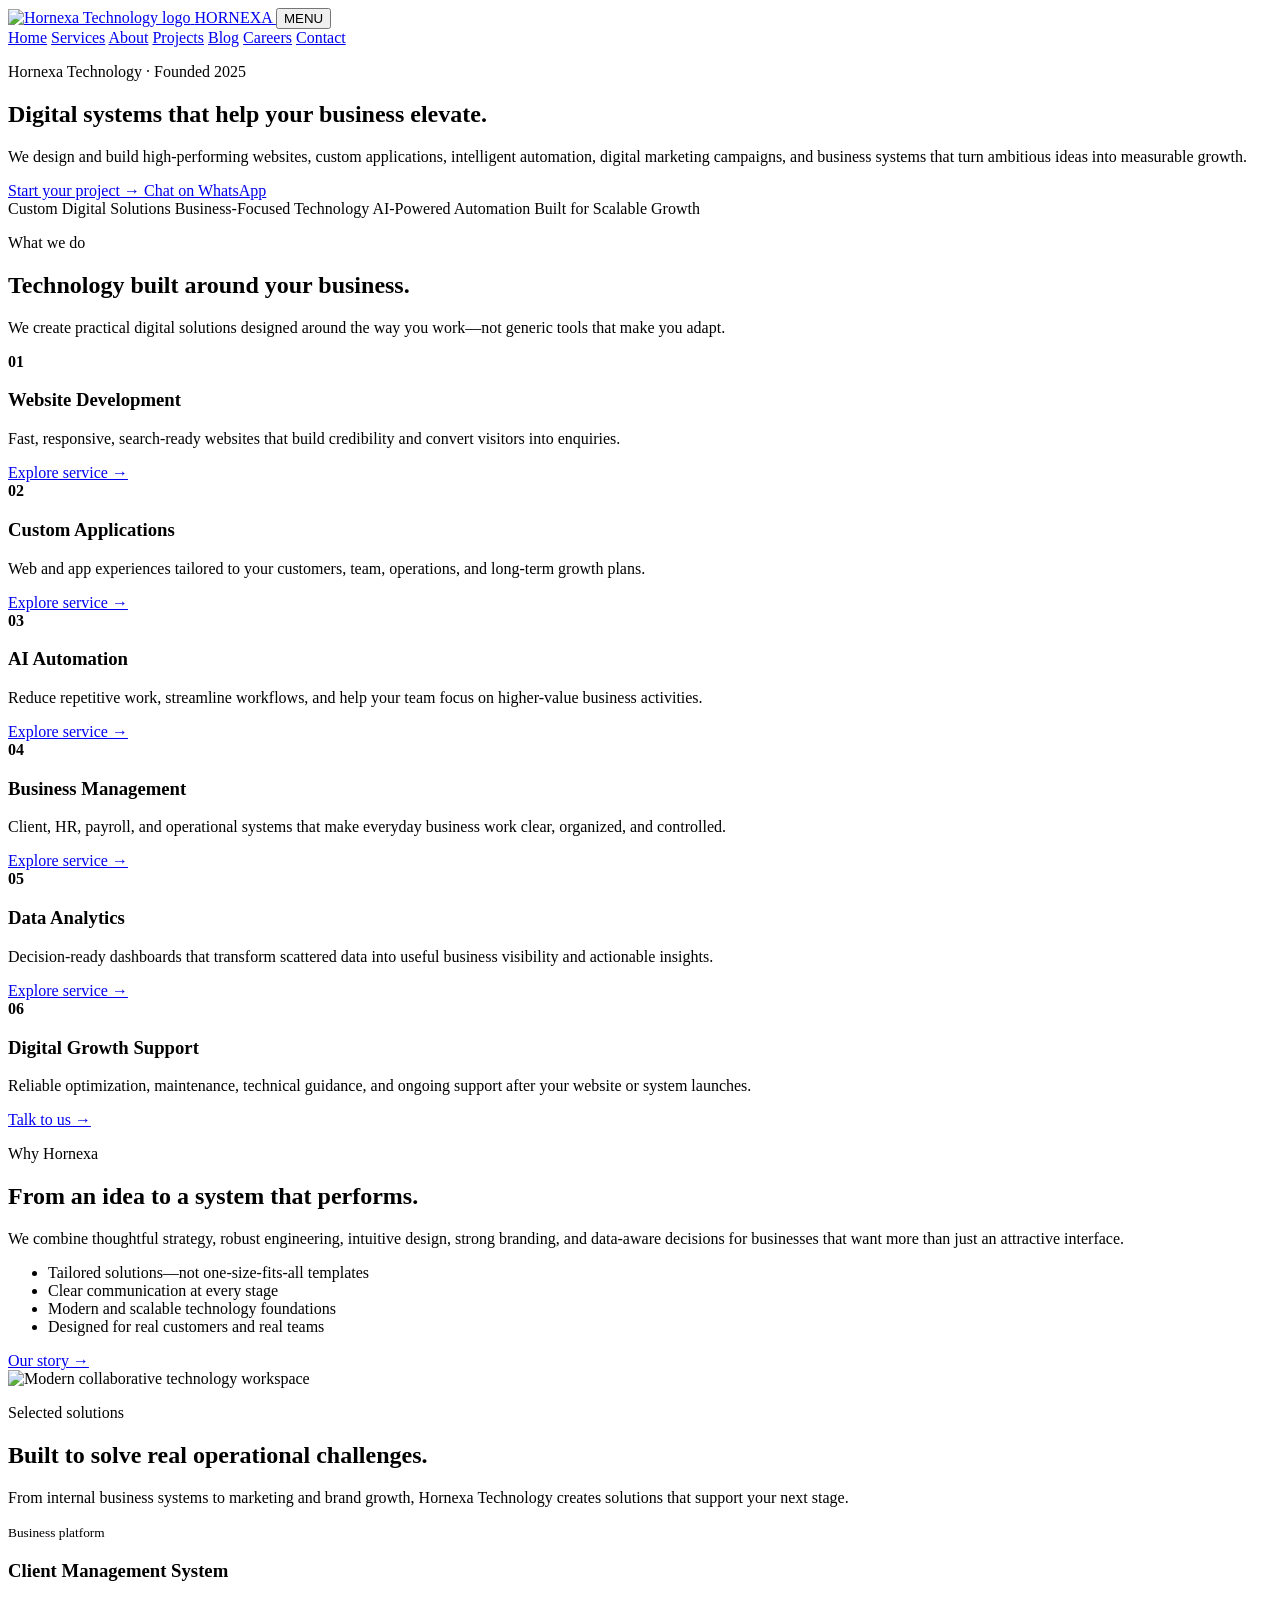
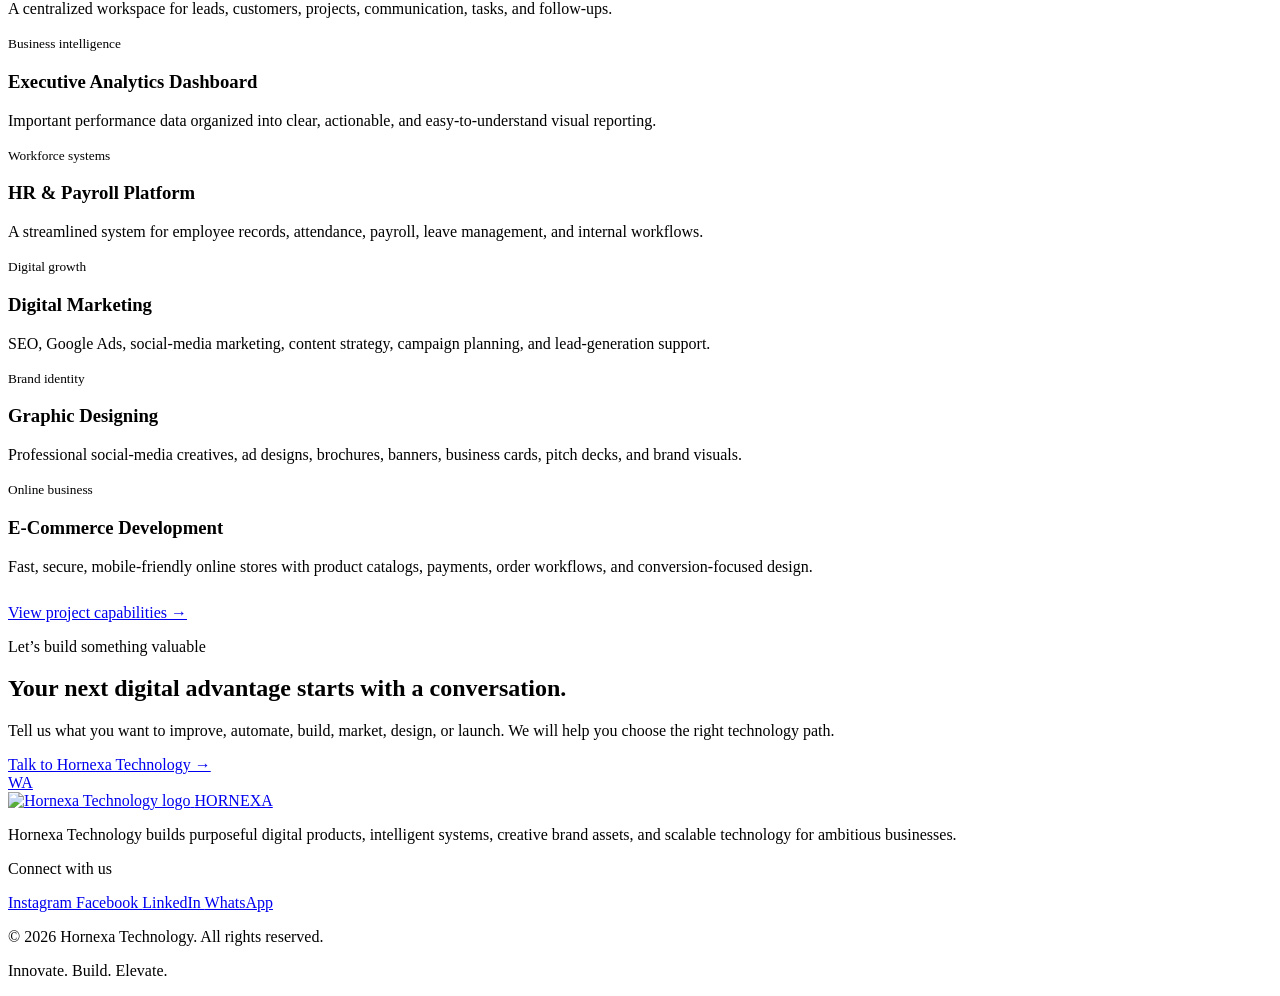
==== index.html @ f3ad51ba "Add files via upload" ====
<!doctype html>
<html lang="en">
<head>
  <meta charset="utf-8">
  <meta name="viewport" content="width=device-width, initial-scale=1">

  <title>Hornexa Technology | Custom Websites, Apps, AI Automation & Business Systems</title>

  <meta
    name="description"
    content="Hornexa Technology develops custom websites, apps, client management systems, analytics dashboards, HR and payroll platforms, digital marketing, graphic designing, e-commerce stores, and AI automation solutions in Ghaziabad."
  >

  <meta name="robots" content="index,follow">
  <link rel="canonical" href="https://hornexa.github.io/">

  <meta property="og:type" content="website">
  <meta property="og:title" content="Hornexa Technology | Innovate. Build. Elevate.">
  <meta
    property="og:description"
    content="Custom websites, applications, AI automation, digital marketing, graphic designing, dashboards, and business systems by Hornexa Technology."
  >
  <meta property="og:url" content="https://hornexa.github.io/">
  <meta property="og:image" content="https://hornexa.github.io/assets/hornexa-logo.jpeg">

  <link rel="icon" href="assets/hornexa-logo.jpeg">
  <link rel="stylesheet" href="assets/styles.css">

  <script type="application/ld+json">
  {
    "@context": "https://schema.org",
    "@type": "ProfessionalService",
    "name": "Hornexa Technology",
    "url": "https://hornexa.github.io/",
    "logo": "https://hornexa.github.io/assets/hornexa-logo.jpeg",
    "image": "https://hornexa.github.io/assets/hornexa-logo.jpeg",
    "description": "Hornexa Technology develops custom websites, applications, business systems, analytics dashboards, digital marketing solutions, graphic designs, e-commerce platforms, HR and payroll systems, and AI automation.",
    "email": "hornexatechnology@gmail.com",
    "telephone": "+919984496902",
    "foundingDate": "2025",
    "address": {
      "@type": "PostalAddress",
      "streetAddress": "Hari Nagar, Ghukna, Mariyam Nagar",
      "addressLocality": "Ghaziabad",
      "addressRegion": "Uttar Pradesh",
      "postalCode": "201002",
      "addressCountry": "IN"
    },
    "sameAs": [
      "https://www.instagram.com/hornexa_technology?stkn=bXdwNWZuYmhuOWE5",
      "https://www.facebook.com/share/18qx1uwbDj/",
      "https://www.linkedin.com/company/hornexa-technology/"
    ]
  }
  </script>
</head>

<body>

  <header class="header">
    <div class="container nav">

      <a class="brand" href="index.html" aria-label="Hornexa Technology Home">
        <img src="assets/hornexa-logo.jpeg" alt="Hornexa Technology logo">
        <span>HORNEXA</span>
      </a>

      <button
        class="menu"
        aria-label="Open navigation menu"
        aria-expanded="false"
      >
        MENU
      </button>

      <nav class="links">
        <a href="index.html">Home</a>
        <a href="services.html">Services</a>
        <a href="about.html">About</a>
        <a href="projects.html">Projects</a>
        <a href="blog.html">Blog</a>
        <a href="careers.html">Careers</a>
        <a href="contact.html">Contact</a>
      </nav>

    </div>
  </header>

  <main>

    <section class="hero">
      <div class="container hero-inner">

        <p class="eyebrow">Hornexa Technology · Founded 2025</p>

        <h1>
          Digital systems that help your business
          <span class="gold">elevate.</span>
        </h1>

        <p>
          We design and build high-performing websites, custom applications,
          intelligent automation, digital marketing campaigns, and business
          systems that turn ambitious ideas into measurable growth.
        </p>

        <div class="actions">
          <a class="btn" href="contact.html">
            Start your project →
          </a>

          <a
            class="btn outline"
            href="https://wa.me/919984496902"
            target="_blank"
            rel="noopener"
          >
            Chat on WhatsApp
          </a>
        </div>

      </div>
    </section>

    <section class="strip">
      <div class="container">
        <span>Custom Digital Solutions</span>
        <span>Business-Focused Technology</span>
        <span>AI-Powered Automation</span>
        <span>Built for Scalable Growth</span>
      </div>
    </section>

    <section class="section">
      <div class="container">

        <div class="heading">
          <p class="eyebrow">What we do</p>

          <h2>Technology built around your business.</h2>

          <p>
            We create practical digital solutions designed around the way
            you work—not generic tools that make you adapt.
          </p>
        </div>

        <div class="grid services">

          <article class="card">
            <b class="num">01</b>
            <h3>Website Development</h3>
            <p>
              Fast, responsive, search-ready websites that build credibility
              and convert visitors into enquiries.
            </p>
            <a class="arrow" href="services.html">Explore service →</a>
          </article>

          <article class="card">
            <b class="num">02</b>
            <h3>Custom Applications</h3>
            <p>
              Web and app experiences tailored to your customers, team,
              operations, and long-term growth plans.
            </p>
            <a class="arrow" href="services.html">Explore service →</a>
          </article>

          <article class="card">
            <b class="num">03</b>
            <h3>AI Automation</h3>
            <p>
              Reduce repetitive work, streamline workflows, and help your
              team focus on higher-value business activities.
            </p>
            <a class="arrow" href="services.html">Explore service →</a>
          </article>

          <article class="card">
            <b class="num">04</b>
            <h3>Business Management</h3>
            <p>
              Client, HR, payroll, and operational systems that make everyday
              business work clear, organized, and controlled.
            </p>
            <a class="arrow" href="services.html">Explore service →</a>
          </article>

          <article class="card">
            <b class="num">05</b>
            <h3>Data Analytics</h3>
            <p>
              Decision-ready dashboards that transform scattered data into
              useful business visibility and actionable insights.
            </p>
            <a class="arrow" href="services.html">Explore service →</a>
          </article>

          <article class="card">
            <b class="num">06</b>
            <h3>Digital Growth Support</h3>
            <p>
              Reliable optimization, maintenance, technical guidance, and
              ongoing support after your website or system launches.
            </p>
            <a class="arrow" href="contact.html">Talk to us →</a>
          </article>

        </div>
      </div>
    </section>

    <section class="section alt">
      <div class="container two">

        <div>
          <p class="eyebrow">Why Hornexa</p>

          <h2>From an idea to a system that performs.</h2>

          <p>
            We combine thoughtful strategy, robust engineering, intuitive
            design, strong branding, and data-aware decisions for businesses
            that want more than just an attractive interface.
          </p>

          <ul class="list">
            <li>Tailored solutions—not one-size-fits-all templates</li>
            <li>Clear communication at every stage</li>
            <li>Modern and scalable technology foundations</li>
            <li>Designed for real customers and real teams</li>
          </ul>

          <a class="btn outline" href="about.html">
            Our story →
          </a>
        </div>

        <div class="image-box">
          <img
            src="https://images.unsplash.com/photo-1497366811353-6870744d04b2?auto=format&fit=crop&w=1100&q=85"
            alt="Modern collaborative technology workspace"
          >
        </div>

      </div>
    </section>

    <section class="section">
      <div class="container">

        <div class="heading">
          <p class="eyebrow">Selected solutions</p>

          <h2>Built to solve real operational challenges.</h2>

          <p>
            From internal business systems to marketing and brand growth,
            Hornexa Technology creates solutions that support your next stage.
          </p>
        </div>

        <div class="grid projects">

          <article class="project">
            <small>Business platform</small>
            <h3>Client Management System</h3>
            <p>
              A centralized workspace for leads, customers, projects,
              communication, tasks, and follow-ups.
            </p>
          </article>

          <article class="project">
            <small>Business intelligence</small>
            <h3>Executive Analytics Dashboard</h3>
            <p>
              Important performance data organized into clear, actionable,
              and easy-to-understand visual reporting.
            </p>
          </article>

          <article class="project">
            <small>Workforce systems</small>
            <h3>HR &amp; Payroll Platform</h3>
            <p>
              A streamlined system for employee records, attendance, payroll,
              leave management, and internal workflows.
            </p>
          </article>

          <article class="project">
            <small>Digital growth</small>
            <h3>Digital Marketing</h3>
            <p>
              SEO, Google Ads, social-media marketing, content strategy,
              campaign planning, and lead-generation support.
            </p>
          </article>

          <article class="project">
            <small>Brand identity</small>
            <h3>Graphic Designing</h3>
            <p>
              Professional social-media creatives, ad designs, brochures,
              banners, business cards, pitch decks, and brand visuals.
            </p>
          </article>

          <article class="project">
            <small>Online business</small>
            <h3>E-Commerce Development</h3>
            <p>
              Fast, secure, mobile-friendly online stores with product
              catalogs, payments, order workflows, and conversion-focused design.
            </p>
          </article>

        </div>

        <p style="margin-top: 28px;">
          <a class="btn outline" href="projects.html">
            View project capabilities →
          </a>
        </p>

      </div>
    </section>

    <section class="cta">
      <div class="container">

        <p class="eyebrow">Let’s build something valuable</p>

        <h2>Your next digital advantage starts with a conversation.</h2>

        <p>
          Tell us what you want to improve, automate, build, market, design,
          or launch. We will help you choose the right technology path.
        </p>

        <a class="btn" href="contact.html">
          Talk to Hornexa Technology →
        </a>

      </div>
    </section>

  </main>

  <a
    class="wa"
    href="https://wa.me/919984496902"
    target="_blank"
    rel="noopener"
    aria-label="Chat with Hornexa Technology on WhatsApp"
  >
    WA
  </a>

  <footer class="footer">
    <div class="container">

      <div class="foot-top">

        <div>
          <a class="brand" href="index.html">
            <img src="assets/hornexa-logo.jpeg" alt="Hornexa Technology logo">
            <span>HORNEXA</span>
          </a>

          <p>
            Hornexa Technology builds purposeful digital products, intelligent
            systems, creative brand assets, and scalable technology for
            ambitious businesses.
          </p>
        </div>

        <div>
          <p class="eyebrow">Connect with us</p>

          <div class="social">
            <a
              href="https://www.instagram.com/hornexa_technology?stkn=bXdwNWZuYmhuOWE5"
              target="_blank"
              rel="noopener"
            >
              Instagram
            </a>

            <a
              href="https://www.facebook.com/share/18qx1uwbDj/"
              target="_blank"
              rel="noopener"
            >
              Facebook
            </a>

            <a
              href="https://www.linkedin.com/company/hornexa-technology/"
              target="_blank"
              rel="noopener"
            >
              LinkedIn
            </a>

            <a
              href="https://wa.me/919984496902"
              target="_blank"
              rel="noopener"
            >
              WhatsApp
            </a>
          </div>
        </div>

      </div>

      <div class="foot-bottom">
        <p>© 2026 Hornexa Technology. All rights reserved.</p>
        <p>Innovate. Build. Elevate.</p>
      </div>

    </div>
  </footer>

  <script src="assets/script.js"></script>

</body>
</html>
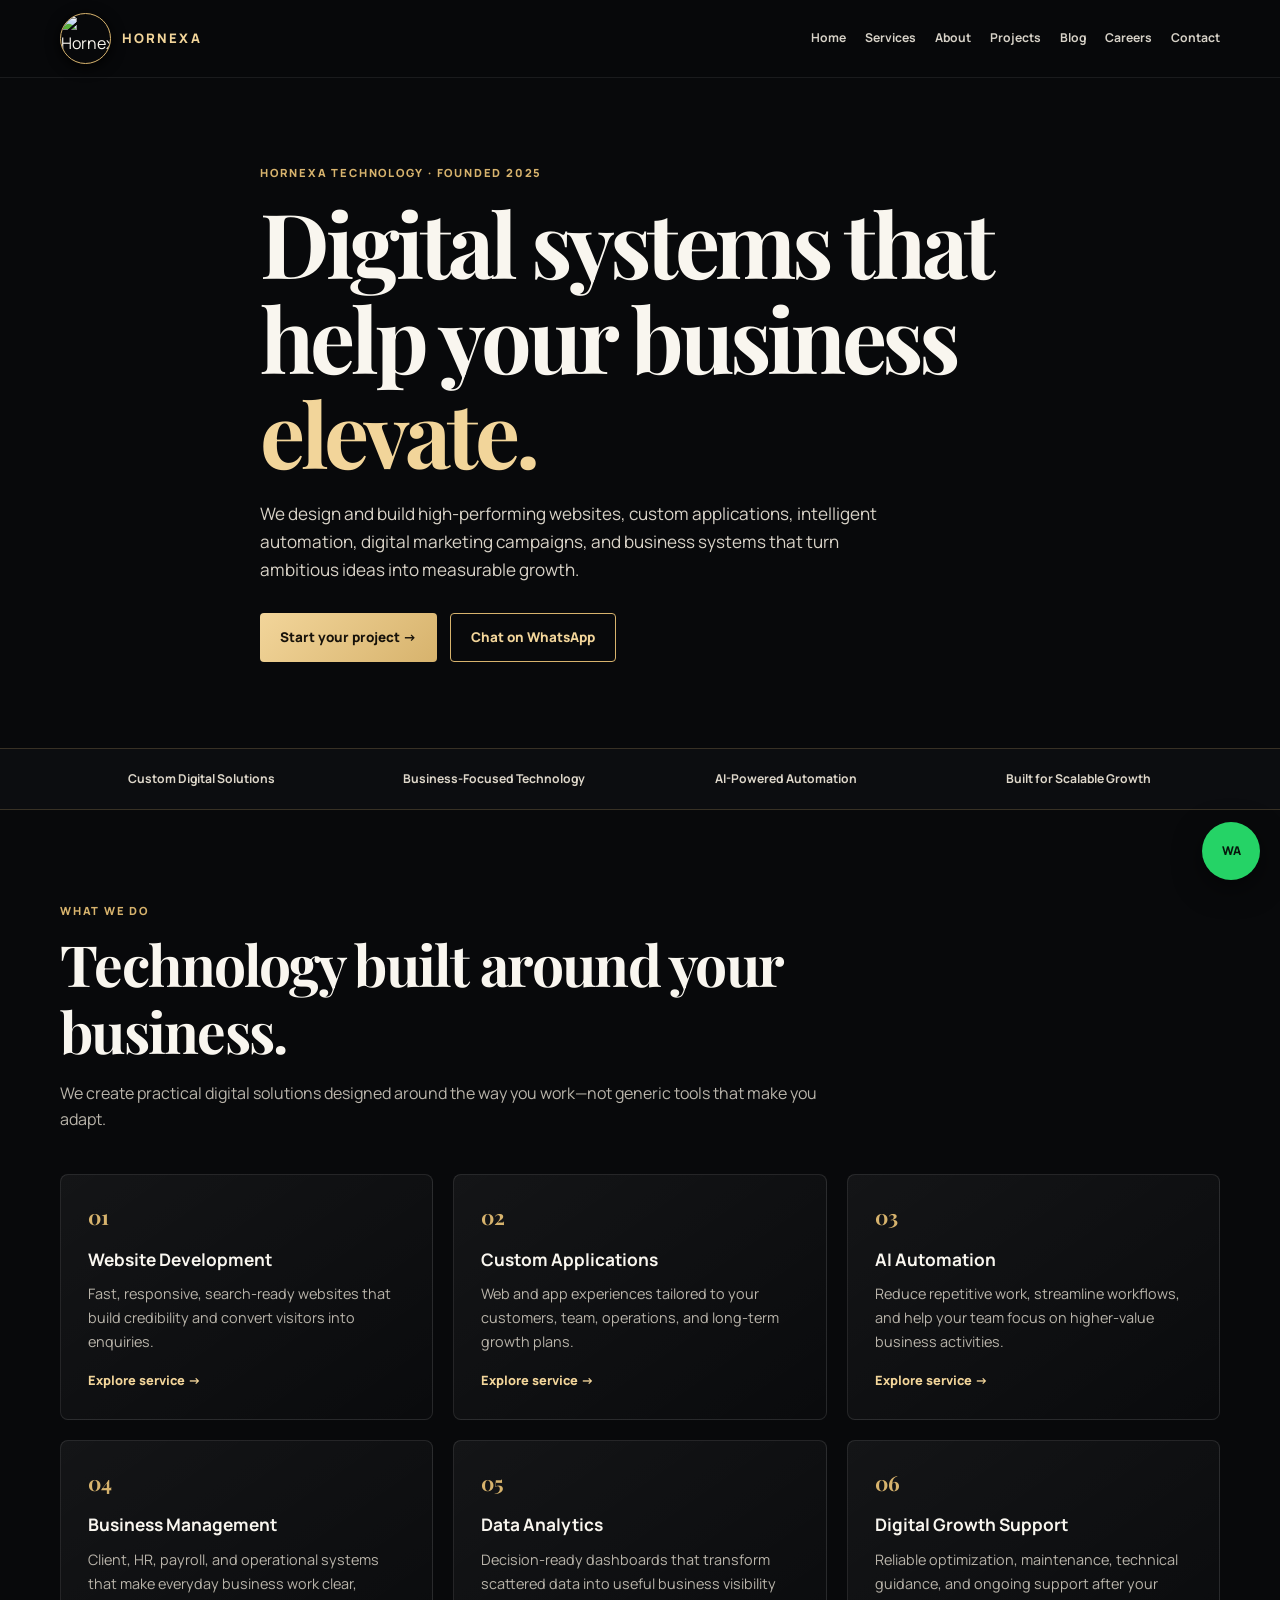
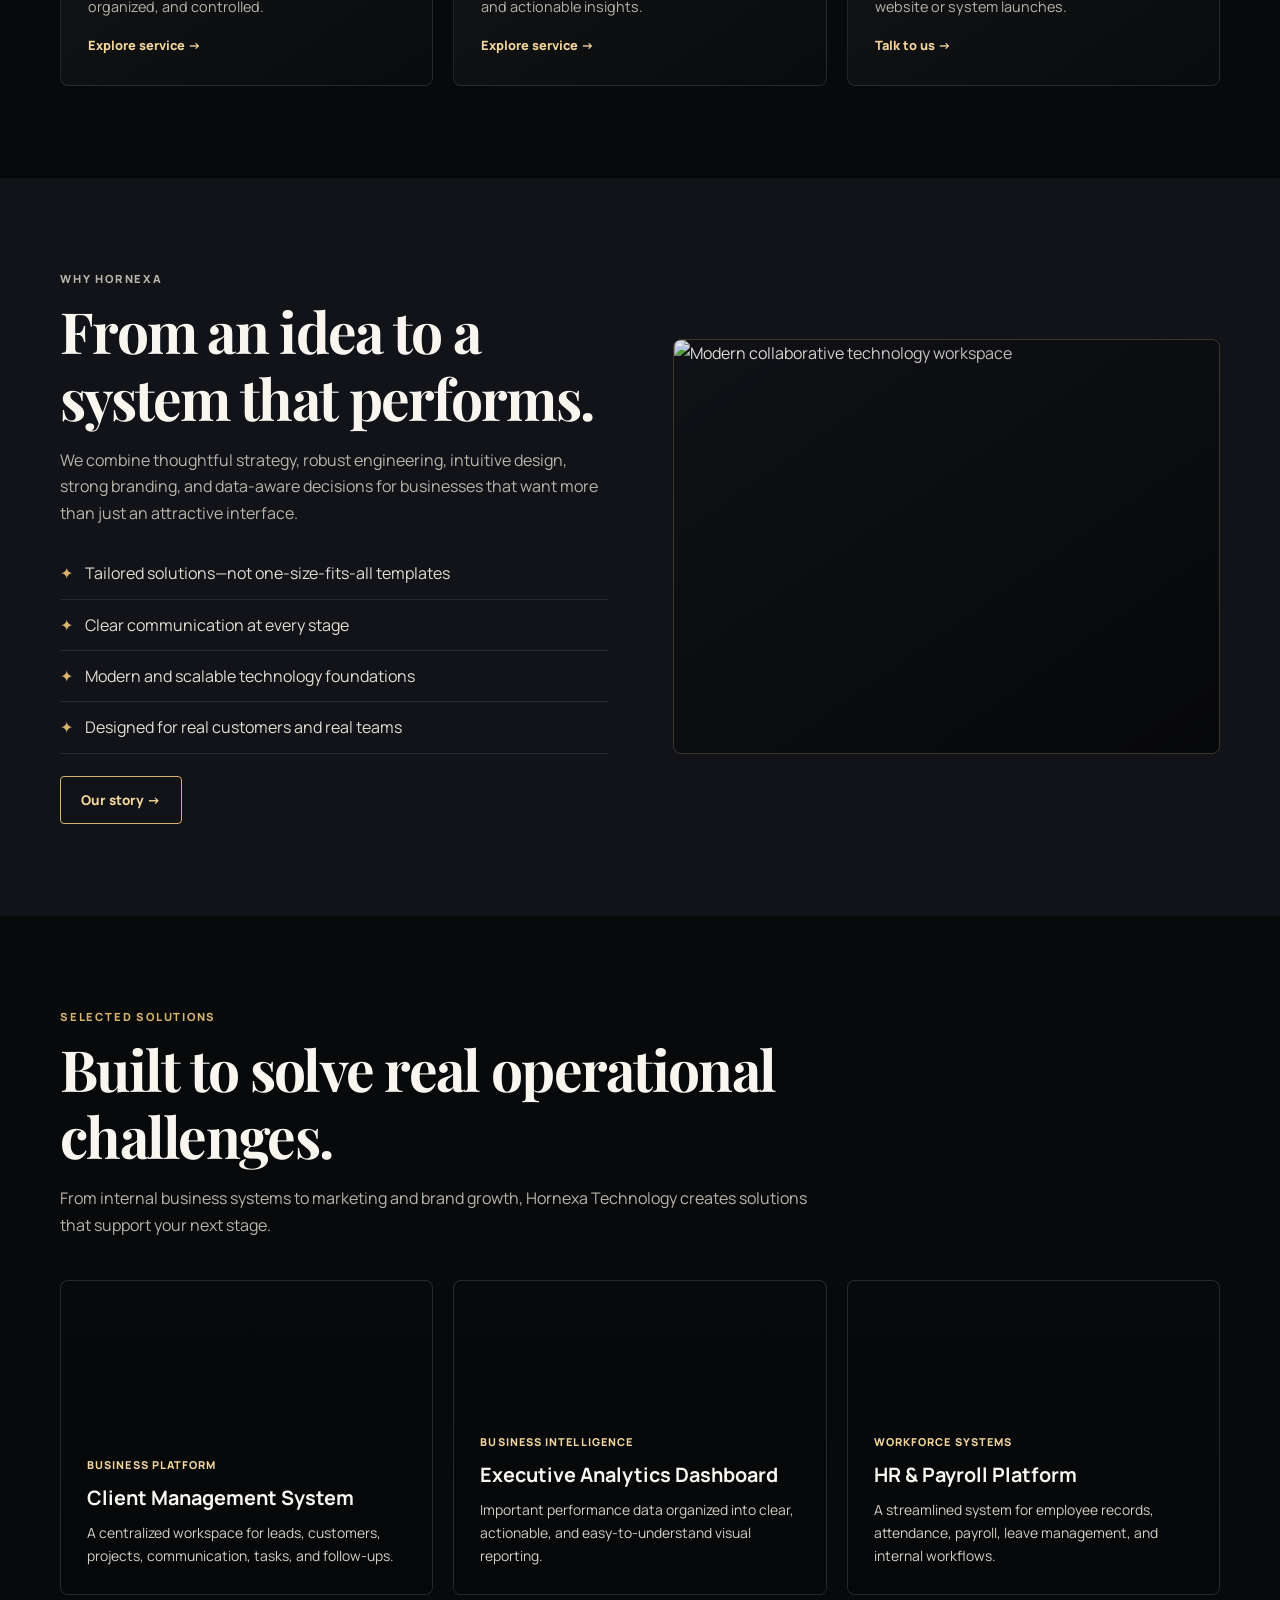
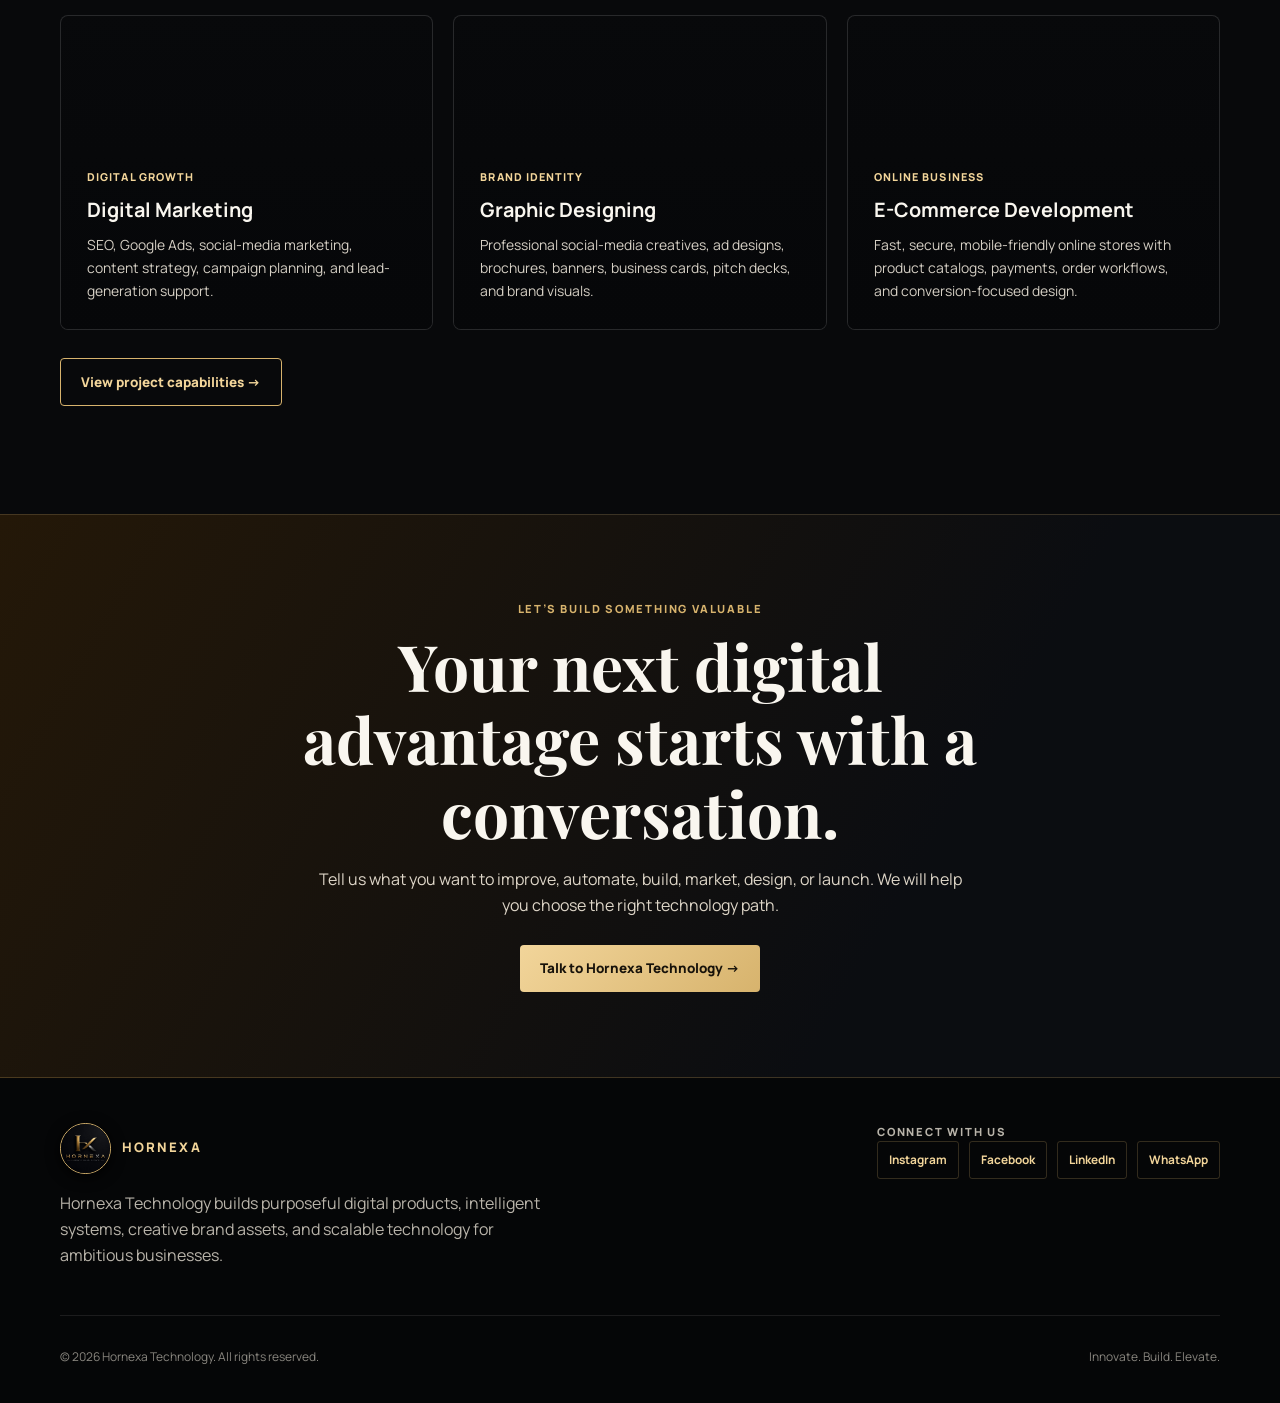
==== commit 0ba23074: "Update index.html" ====
--- a/index.html
+++ b/index.html
@@ -24,7 +24,7 @@
   <meta property="og:image" content="https://hornexa.github.io/assets/hornexa-logo.jpeg">
 
   <link rel="icon" href="assets/hornexa-logo.jpeg">
-  <link rel="stylesheet" href="assets/styles.css">
+  <link rel="stylesheet" href="styles.css">
 
   <script type="application/ld+json">
   {
@@ -366,7 +366,7 @@
 
         <div>
           <a class="brand" href="index.html">
-            <img src="assets/hornexa-logo.jpeg" alt="Hornexa Technology logo">
+            <img src="hornexa-logo.jpeg" alt="Hornexa Technology logo">
             <span>HORNEXA</span>
           </a>
 
@@ -425,7 +425,7 @@
     </div>
   </footer>
 
-  <script src="assets/script.js"></script>
+  <script src="script.js"></script>
 
 </body>
-</html>+</html>
--- a/styles.css
+++ b/styles.css
@@ -0,0 +1 @@
+@import url("https://fonts.googleapis.com/css2?family=Manrope:wght@400;500;600;700;800&family=Playfair+Display:wght@600;700&display=swap");:root{--ink:#08090b;--panel:#111318;--panel2:#17191f;--gold:#d7b36d;--goldlight:#f2d59a;--txt:#f9f6ef;--muted:#b9b4aa;--line:rgba(215,179,109,.22);--max:1160px}*{box-sizing:border-box}html{scroll-behavior:smooth}body{margin:0;background:var(--ink);color:var(--txt);font-family:Manrope,Arial,sans-serif;line-height:1.65;overflow-x:hidden}a{text-decoration:none;color:inherit}img{display:block;max-width:100%}.container{width:min(var(--max),calc(100% - 40px));margin:auto}.header{position:sticky;z-index:99;top:0;height:78px;background:rgba(8,9,11,.95);backdrop-filter:blur(16px);border-bottom:1px solid rgba(255,255,255,.08)}.nav{height:100%;display:flex;align-items:center;justify-content:space-between;gap:20px}.brand{display:flex;align-items:center;gap:11px}.brand img{height:51px;width:51px;border-radius:50%;object-fit:cover;border:1px solid var(--gold);box-shadow:0 3px 14px #000}.brand span{font-size:.82rem;letter-spacing:.16em;font-weight:800;color:var(--goldlight)}.links{display:flex;align-items:center;gap:19px;font-size:.76rem;font-weight:700;color:#d6d1c7}.links a:hover{color:var(--goldlight)}.menu{display:none;background:transparent;border:1px solid var(--line);padding:9px 12px;color:var(--goldlight);font:700 .75rem Manrope;border-radius:4px}.btn{display:inline-flex;justify-content:center;align-items:center;min-height:46px;padding:12px 20px;border-radius:4px;background:linear-gradient(135deg,var(--goldlight),var(--gold));color:#17120a;font-weight:800;font-size:.84rem;transition:.2s}.btn:hover{transform:translateY(-2px);filter:brightness(1.07)}.outline{background:transparent;color:var(--goldlight);border:1px solid var(--gold)}.eyebrow{margin:0;color:var(--gold);font-size:.7rem;font-weight:800;letter-spacing:.16em;text-transform:uppercase}.hero{min-height:670px;display:flex;align-items:center;position:relative;background:linear-gradient(90deg,rgba(8,9,11,.98) 0%,rgba(8,9,11,.83) 48%,rgba(8,9,11,.42) 100%),url("https://images.unsplash.com/photo-1518770660439-4636190af475?auto=format&fit=crop&w=2000&q=85") center/cover}.hero-inner{padding:85px 0;max-width:760px}.hero h1,.pagehero h1{font:700 clamp(3rem,7vw,6rem)/1.06 'Playfair Display',Georgia,serif;letter-spacing:-.045em;margin:12px 0 20px}.gold{color:var(--goldlight)}.hero p:not(.eyebrow){font-size:1.07rem;max-width:650px;color:#d8d2c7}.actions{display:flex;gap:13px;flex-wrap:wrap;margin-top:29px}.strip{border-block:1px solid var(--line);background:#0c0d10}.strip .container{display:grid;grid-template-columns:repeat(4,1fr);gap:10px;padding:20px 0;text-align:center;font-size:.76rem;font-weight:700;color:#ded7ca}.section{padding:92px 0}.alt{background:var(--panel)}.heading{max-width:760px;margin-bottom:42px}.heading h2,.two h2,.contact h2{font:700 clamp(2.15rem,4.5vw,3.55rem)/1.18 'Playfair Display',Georgia,serif;letter-spacing:-.03em;margin:9px 0 14px}.heading p:not(.eyebrow),.two p{color:var(--muted)}.grid{display:grid;gap:20px}.services,.projects,.blogs,.team{grid-template-columns:repeat(3,minmax(0,1fr))}.card{border:1px solid rgba(255,255,255,.1);background:linear-gradient(145deg,rgba(255,255,255,.05),rgba(255,255,255,.012));padding:27px;border-radius:8px;height:100%;transition:.2s}.card:hover{border-color:rgba(215,179,109,.55);transform:translateY(-3px)}.card h3{margin:13px 0 8px;font-size:1.08rem}.card p{margin:0;color:var(--muted);font-size:.9rem}.num{color:var(--gold);font:700 1.3rem 'Playfair Display',serif}.arrow{display:inline-block;margin-top:16px;color:var(--goldlight);font-weight:800;font-size:.8rem}.two{display:grid;grid-template-columns:1fr 1fr;gap:65px;align-items:center}.list{padding:0;margin:22px 0;list-style:none}.list li{padding:12px 0;border-bottom:1px solid rgba(255,255,255,.09);color:#e2dcd1}.list li:before{content:'✦';color:var(--gold);margin-right:12px}.image-box{min-height:415px;position:relative;overflow:hidden;border:1px solid var(--line);border-radius:8px}.image-box img{position:absolute;inset:0;width:100%;height:100%;object-fit:cover}.image-box:after{content:'';position:absolute;inset:0;background:linear-gradient(145deg,rgba(0,0,0,.08),rgba(0,0,0,.6))}.metrics{display:grid;grid-template-columns:repeat(2,1fr);gap:15px}.metric{padding:24px;background:#090a0c;border:1px solid var(--line)}.metric b{display:block;font:700 2rem 'Playfair Display',serif;color:var(--goldlight)}.metric span{font-size:.78rem;color:var(--muted)}.pagehero{padding:100px 0 70px;background:radial-gradient(circle at 82% 15%,rgba(215,179,109,.2),transparent 28%),var(--panel);border-bottom:1px solid var(--line)}.pagehero h1{max-width:940px;font-size:clamp(2.8rem,6vw,5rem)}.pagehero p:not(.eyebrow){max-width:760px;color:var(--muted);font-size:1.04rem}.detail{display:grid;grid-template-columns:70px 1fr;gap:20px;padding:26px 0;border-bottom:1px solid rgba(255,255,255,.1)}.detail .n{font:700 1.8rem 'Playfair Display',serif;color:var(--gold)}.detail h3{margin:0 0 8px}.detail p{margin:0;color:var(--muted)}.project{position:relative;overflow:hidden;min-height:315px;display:flex;flex-direction:column;justify-content:flex-end;padding:26px;border:1px solid rgba(255,255,255,.13);border-radius:8px;background-size:cover;background-position:center}.project:before{content:'';position:absolute;inset:0;background:linear-gradient(180deg,rgba(6,7,9,.05),rgba(6,7,9,.94) 88%)}.project>*{position:relative}.project small{color:var(--goldlight);font-size:.68rem;letter-spacing:.1em;text-transform:uppercase;font-weight:800}.project h3{margin:8px 0;font-size:1.24rem}.project p{margin:0;color:#d5cfc4;font-size:.87rem}.projects .project:nth-child(1){background-image:url("https://images.unsplash.com/photo-1552664730-d307ca884978?auto=format&fit=crop&w=900&q=80")}.projects .project:nth-child(2){background-image:url("https://images.unsplash.com/photo-1460925895917-afdab827c52f?auto=format&fit=crop&w=900&q=80")}.projects .project:nth-child(3){background-image:url("https://images.unsplash.com/photo-1454165804606-c3d57bc86b40?auto=format&fit=crop&w=900&q=80")}.projects .project:nth-child(4){background-image:url("https://images.unsplash.com/photo-1497366754035-f200968a6e72?auto=format&fit=crop&w=900&q=80")}.projects .project:nth-child(5){background-image:url("https://images.unsplash.com/photo-1485827404703-89b55fcc595e?auto=format&fit=crop&w=900&q=80")}.projects .project:nth-child(6){background-image:url("https://images.unsplash.com/photo-1551434678-e076c223a692?auto=format&fit=crop&w=900&q=80")}.aboutpic{position:relative;min-height:430px;border:1px solid var(--line);border-radius:8px;overflow:hidden}.aboutpic img{width:100%;height:100%;object-fit:cover;position:absolute}.avatar{width:88px;height:88px;margin:0 auto 14px;border-radius:50%;display:grid;place-items:center;background:linear-gradient(135deg,var(--goldlight),#735427);color:#181107;font:700 2rem 'Playfair Display',serif}.team .card{text-align:center}.team .card h3{margin:0}.team .card p{margin-top:4px;color:var(--gold)}.blogcard{padding:0;overflow:hidden}.blogpic{height:160px;background-size:cover;background-position:center}.blogs .blogcard:nth-child(1) .blogpic{background-image:url("https://images.unsplash.com/photo-1556761175-b413da4baf72?auto=format&fit=crop&w=900&q=80")}.blogs .blogcard:nth-child(2) .blogpic{background-image:url("https://images.unsplash.com/photo-1516321318423-f06f85e504b3?auto=format&fit=crop&w=900&q=80")}.blogs .blogcard:nth-child(3) .blogpic{background-image:url("https://images.unsplash.com/photo-1551288049-bebda4e38f71?auto=format&fit=crop&w=900&q=80")}.blogbody{padding:24px}.blogbody small{color:var(--gold);font-weight:700;text-transform:uppercase;letter-spacing:.08em;font-size:.67rem}.cta{text-align:center;padding:85px 0;background:linear-gradient(120deg,#241808,#0b0d11 70%);border-block:1px solid var(--line)}.cta h2{max-width:780px;margin:10px auto 16px;font:700 clamp(2.2rem,5vw,4.1rem)/1.15 'Playfair Display',Georgia,serif}.cta p:not(.eyebrow){color:#ded6c8;max-width:650px;margin:0 auto 27px}.contact{display:grid;grid-template-columns:.9fr 1.1fr;gap:48px}.item{padding:17px 0;border-bottom:1px solid rgba(255,255,255,.1)}.item small{display:block;color:var(--gold);font-size:.68rem;font-weight:800;letter-spacing:.1em;text-transform:uppercase}.item a,.item p{display:inline-block;margin:4px 0 0;color:#f0eade;overflow-wrap:anywhere}.form{padding:30px;border:1px solid var(--line);border-radius:8px;background:#111318}.form label{display:block;margin-bottom:7px;font-size:.82rem;font-weight:700;color:#ddd5c8}.form input,.form textarea{display:block;width:100%;margin-bottom:16px;padding:13px;background:#090a0c;border:1px solid rgba(255,255,255,.17);border-radius:4px;color:#fff;font:inherit}.form textarea{min-height:125px;resize:vertical}.form input:focus,.form textarea:focus{outline:1px solid var(--gold);border-color:var(--gold)}.note{font-size:.75rem;color:var(--muted);margin-top:12px}.social{display:flex;gap:10px;flex-wrap:wrap}.social a{padding:8px 11px;border:1px solid var(--line);border-radius:3px;color:var(--goldlight);font-size:.74rem;font-weight:700}.footer{background:#050607;padding:45px 0 24px}.foot-top{display:flex;justify-content:space-between;gap:30px;padding-bottom:30px;border-bottom:1px solid rgba(255,255,255,.09)}.foot-top p{color:var(--muted);max-width:500px}.foot-bottom{display:flex;justify-content:space-between;gap:15px;padding-top:19px;color:#89867f;font-size:.75rem}.wa{position:fixed;z-index:100;right:20px;bottom:20px;width:58px;height:58px;border-radius:50%;display:grid;place-items:center;background:#25d366;color:#07170c;box-shadow:0 8px 28px rgba(0,0,0,.5);font-size:.75rem;font-weight:900}@media(max-width:920px){.links{gap:12px;font-size:.7rem}.services,.projects,.blogs,.team{grid-template-columns:repeat(2,1fr)}.two{gap:38px}.section{padding:74px 0}}@media(max-width:760px){.header{height:70px}.brand img{width:44px;height:44px}.brand span{font-size:.72rem}.menu{display:block}.links{display:none}.links.open{position:absolute;top:70px;left:0;right:0;display:flex;flex-direction:column;align-items:stretch;gap:0;padding:9px 20px 17px;background:#0b0c0e;border-bottom:1px solid var(--line)}.links.open a{padding:10px 0;border-bottom:1px solid rgba(255,255,255,.07)}.hero{min-height:590px;background-position:63% center}.hero-inner{padding:63px 0}.hero h1{font-size:clamp(2.8rem,12vw,4.4rem)}.strip .container{grid-template-columns:repeat(2,1fr)}.two,.contact{grid-template-columns:1fr;gap:35px}.aboutpic,.image-box{min-height:330px}.pagehero{padding:72px 0 52px}.contact .form{order:-1}.foot-top,.foot-bottom{display:block}.foot-top>div+div{margin-top:24px}.foot-bottom p{margin:8px 0}}@media(max-width:510px){.container{width:calc(100% - 30px)}.section{padding:60px 0}.services,.projects,.blogs,.team{grid-template-columns:1fr}.hero{min-height:565px}.hero p:not(.eyebrow){font-size:.98rem}.actions{display:grid;grid-template-columns:1fr}.btn{width:100%}.heading h2,.two h2,.contact h2{font-size:2.08rem}.detail{grid-template-columns:44px 1fr;gap:11px;padding:21px 0}.detail .n{font-size:1.35rem}.card,.form{padding:22px}.metrics{gap:10px}.metric{padding:18px}.pagehero h1{font-size:2.58rem}.wa{right:15px;bottom:15px;width:54px;height:54px}}
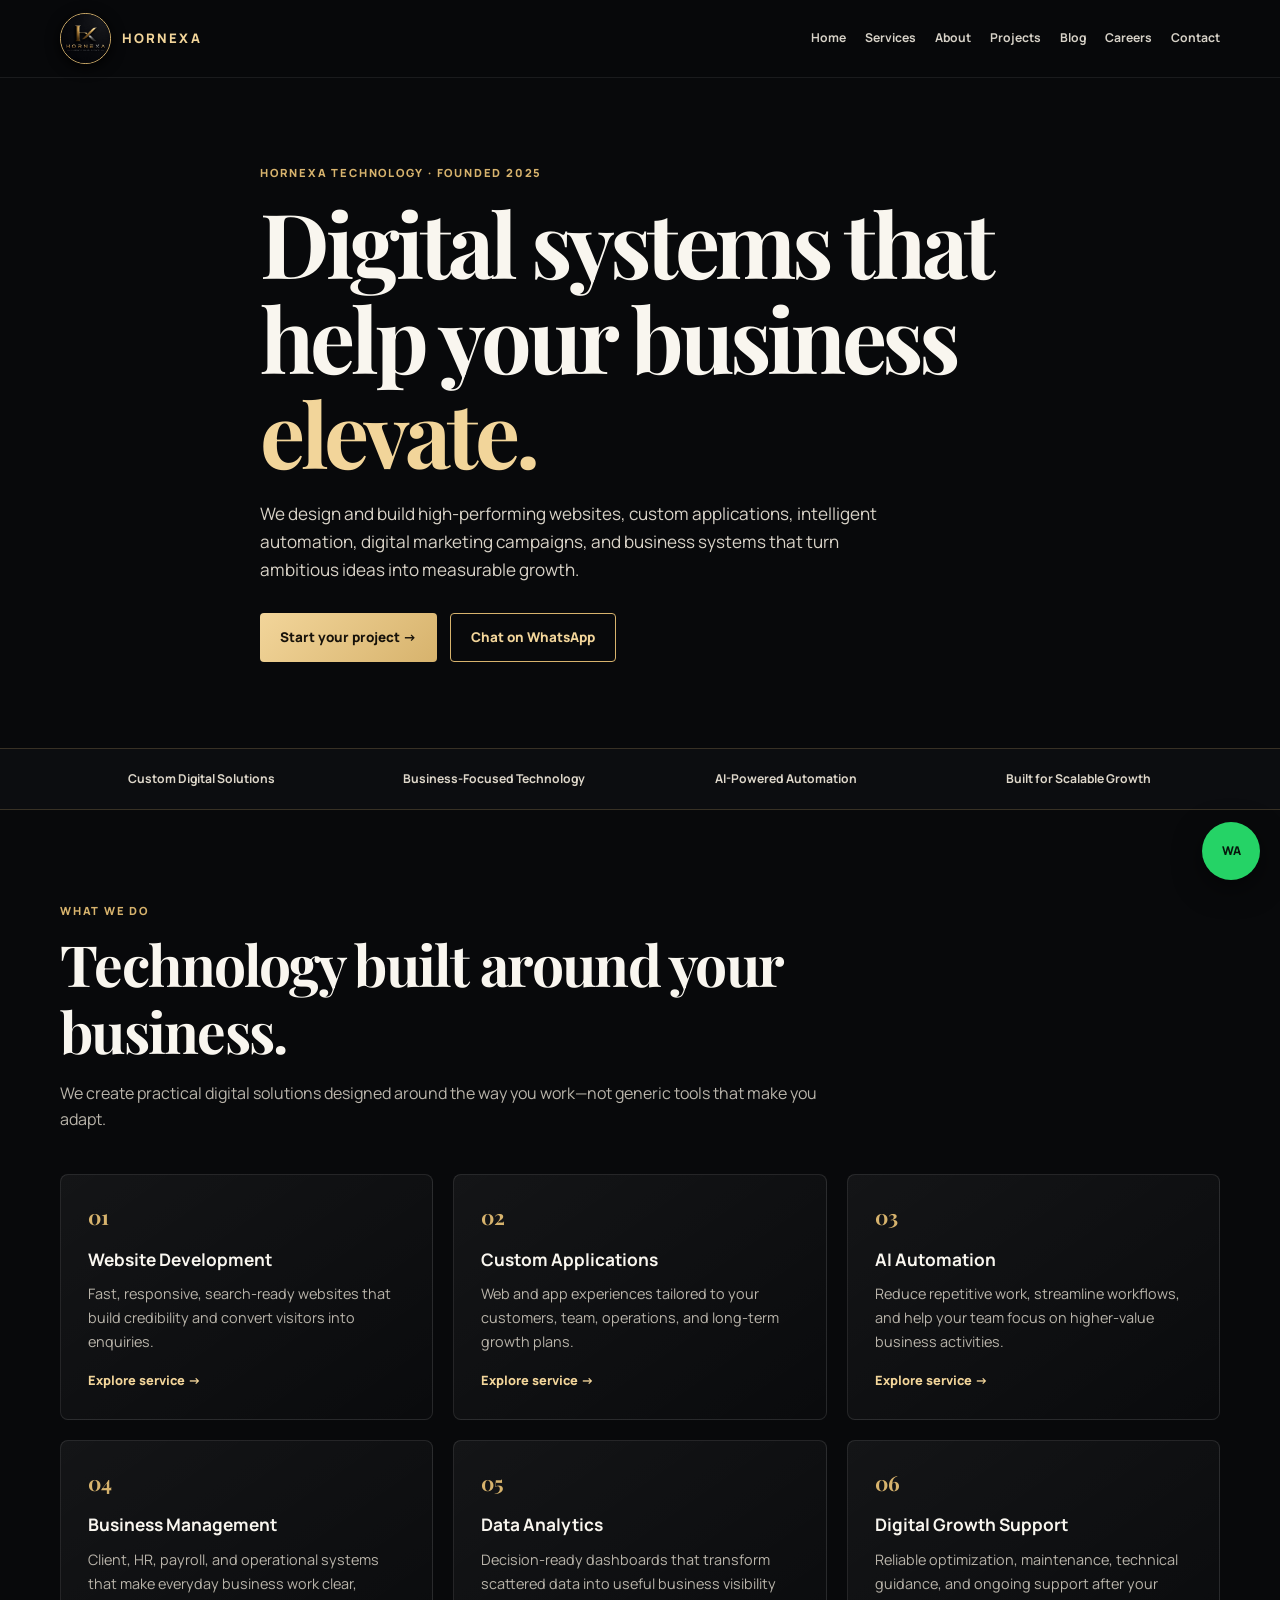
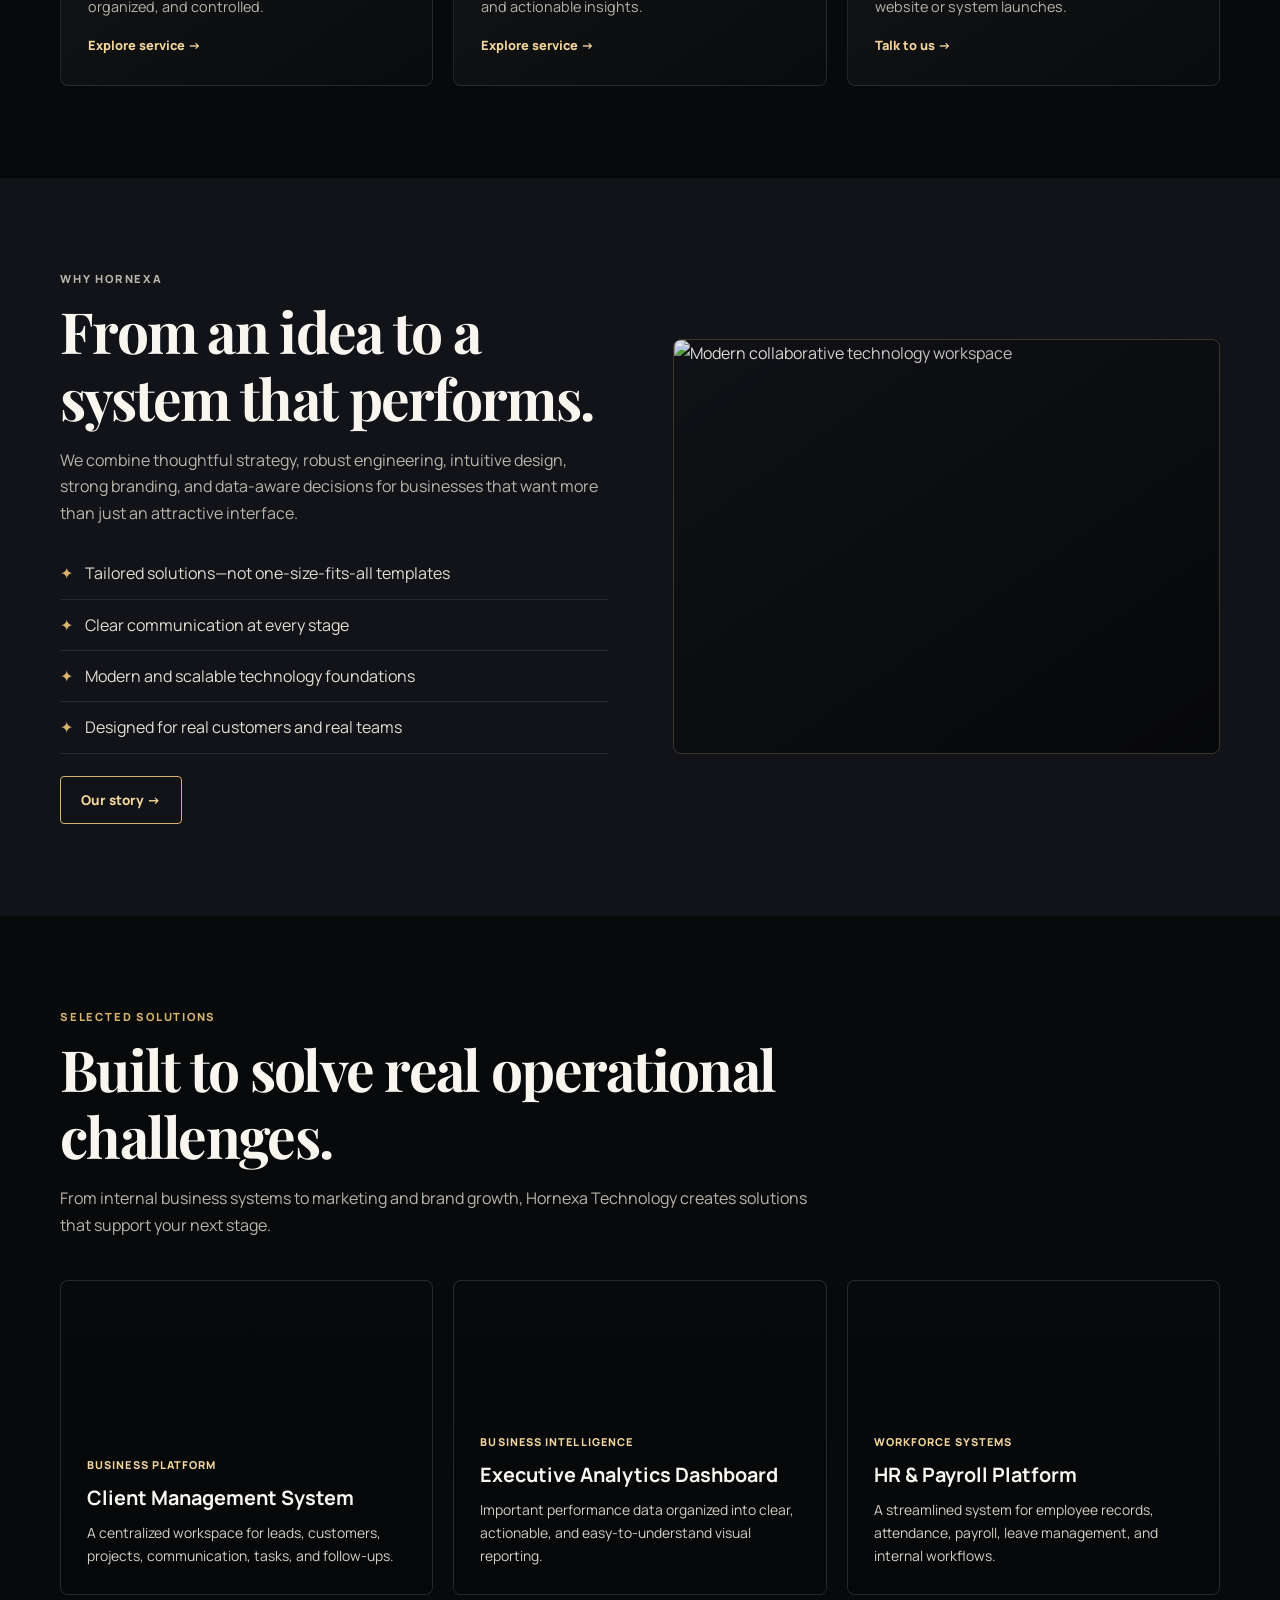
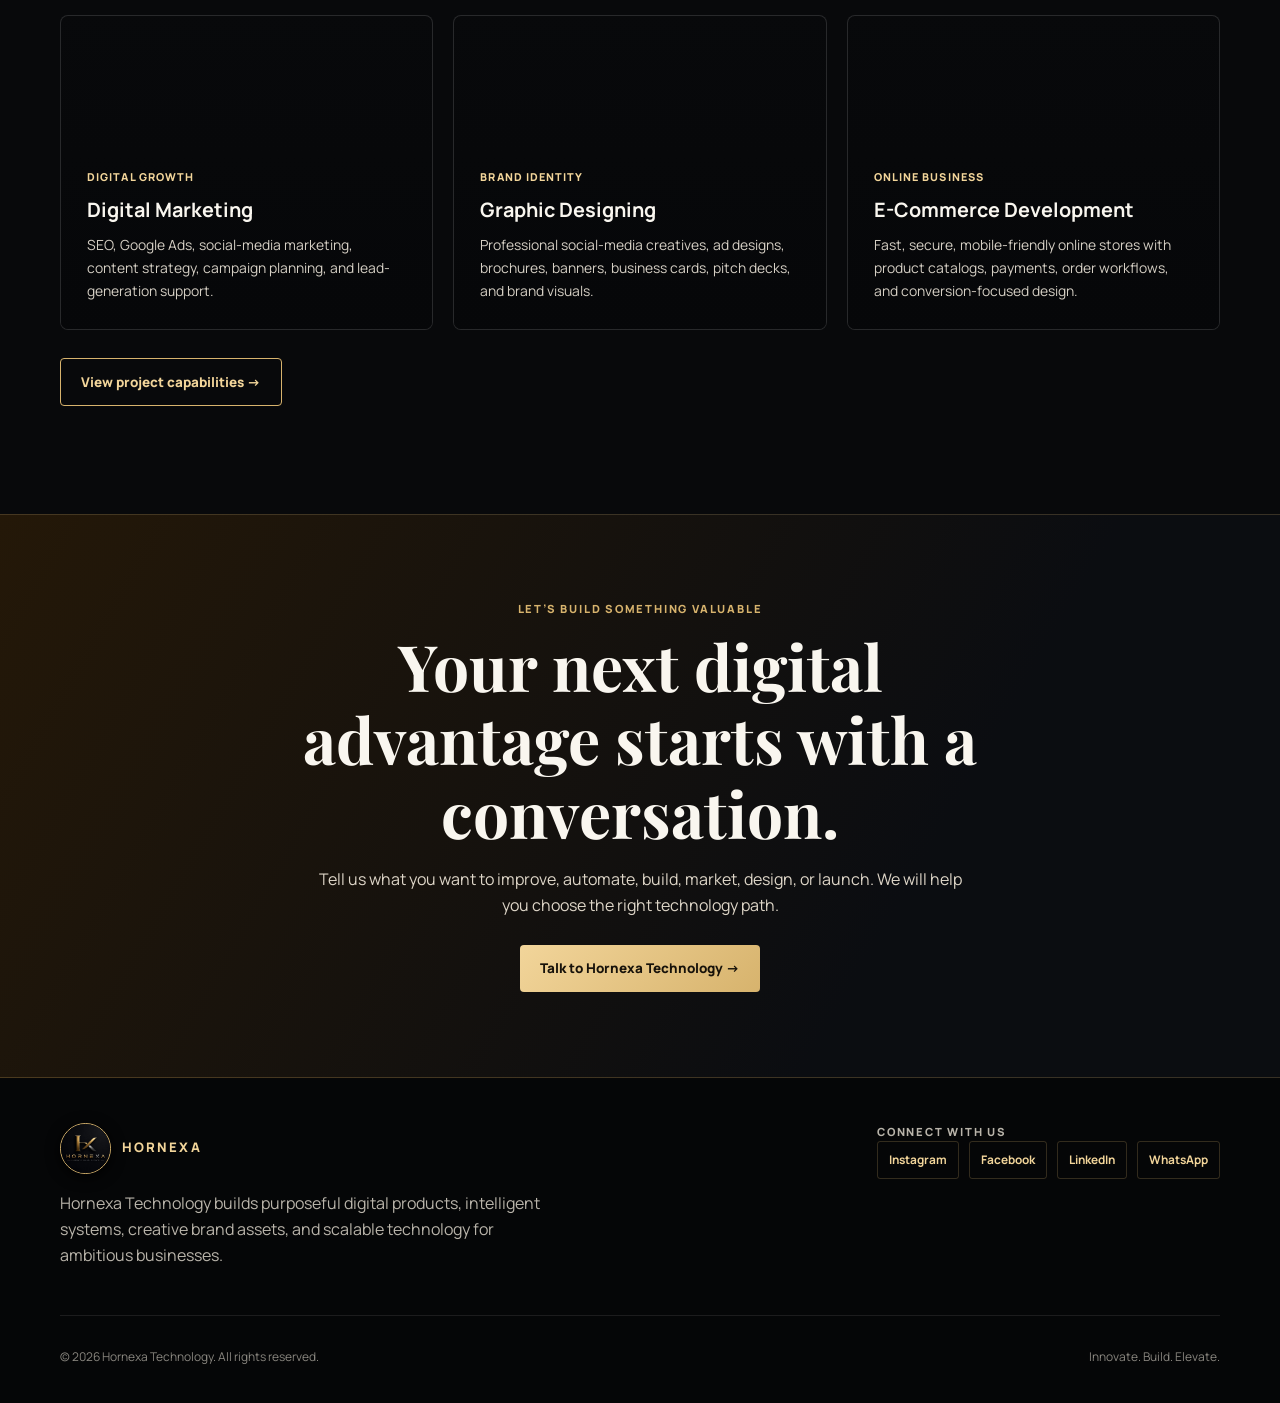
==== commit 74fba330: "Update index.html" ====
--- a/index.html
+++ b/index.html
@@ -21,9 +21,9 @@
     content="Custom websites, applications, AI automation, digital marketing, graphic designing, dashboards, and business systems by Hornexa Technology."
   >
   <meta property="og:url" content="https://hornexa.github.io/">
-  <meta property="og:image" content="https://hornexa.github.io/assets/hornexa-logo.jpeg">
-
-  <link rel="icon" href="assets/hornexa-logo.jpeg">
+  <meta property="og:image" content="https://hornexa.github.io/hornexa-logo.jpeg">
+
+  <link rel="icon" href="hornexa-logo.jpeg">
   <link rel="stylesheet" href="styles.css">
 
   <script type="application/ld+json">
@@ -32,8 +32,8 @@
     "@type": "ProfessionalService",
     "name": "Hornexa Technology",
     "url": "https://hornexa.github.io/",
-    "logo": "https://hornexa.github.io/assets/hornexa-logo.jpeg",
-    "image": "https://hornexa.github.io/assets/hornexa-logo.jpeg",
+    "logo": "https://hornexa.github.io/hornexa-logo.jpeg",
+    "image": "https://hornexa.github.io/hornexa-logo.jpeg",
     "description": "Hornexa Technology develops custom websites, applications, business systems, analytics dashboards, digital marketing solutions, graphic designs, e-commerce platforms, HR and payroll systems, and AI automation.",
     "email": "hornexatechnology@gmail.com",
     "telephone": "+919984496902",
@@ -61,7 +61,7 @@
     <div class="container nav">
 
       <a class="brand" href="index.html" aria-label="Hornexa Technology Home">
-        <img src="assets/hornexa-logo.jpeg" alt="Hornexa Technology logo">
+        <img src="hornexa-logo.jpeg" alt="Hornexa Technology logo">
         <span>HORNEXA</span>
       </a>
 
